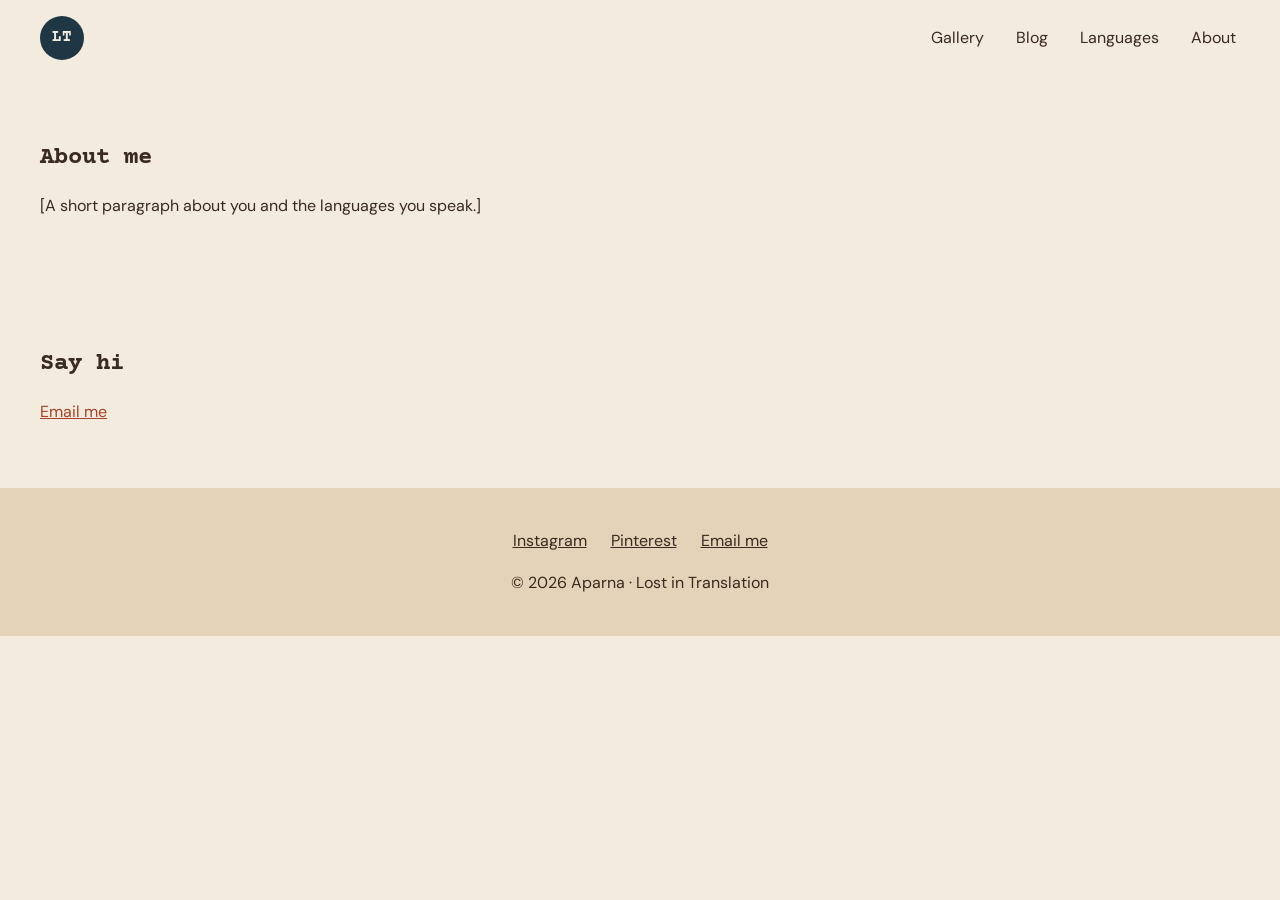
==== Midterm/about.html @ ee0bd843 "Add midterm site: home, blog, music player" ====
<!doctype html>
<html lang="en">
  <head>
    <meta charset="UTF-8" />
    <meta name="viewport" content="width=device-width, initial-scale=1.0" />
    <title>Lost in Translation | About</title>
    <!-- Fonts from Google Fonts: Courier Prime for headings, DM Sans for body text -->
    <link rel="preconnect" href="https://fonts.googleapis.com" />
    <link rel="preconnect" href="https://fonts.gstatic.com" crossorigin />
    <link
      href="https://fonts.googleapis.com/css2?family=Courier+Prime:wght@400;700&family=DM+Sans:wght@400;500&display=swap"
      rel="stylesheet"
    />
    <link rel="stylesheet" href="css/style.css" />
  </head>

  <body>
    <!-- ===== HEADER: logo on the left, nav on the right (flexbox) ===== -->
    <header class="site-header">
      <!-- Clicking the logo always brings you back home -->
      <a class="logo" href="index.html">LT</a>

      <nav>
        <ul>
          <li><a href="gallery.html">Gallery</a></li>
          <li><a href="blog.html">Blog</a></li>
          <!-- Dropdown: same pattern as Week 05 (a list inside a list) -->
          <li class="has-dropdown">
            <a href="blog.html">Languages</a>
            <ul>
              <li><a href="blog.html#hindi">Hindi</a></li>
              <li><a href="blog.html#spanish">Spanish</a></li>
              <li><a href="blog.html#turkish">Turkish</a></li>
              <li><a href="blog.html#italian">Italian</a></li>
            </ul>
          </li>
          <li><a href="about.html">About</a></li>
        </ul>
      </nav>
    </header>

    <main>
      <section class="intro">
        <h1>About me</h1>
        <p>[A short paragraph about you and the languages you speak.]</p>
      </section>

      <section id="contact">
        <h2>Say hi</h2>
        <!-- TODO: paste the contact form from Thursday's lesson here -->
        <p><a href="mailto:your-email@nyu.edu">Email me</a></p>
      </section>
    </main>

    <!-- ===== FOOTER ===== -->
    <footer class="site-footer">
      <ul>
        <li><a href="#">Instagram</a></li>
        <li><a href="#">Pinterest</a></li>
        <li><a href="mailto:your-email@nyu.edu">Email me</a></li>
      </ul>
      <p>&copy; 2026 Aparna &middot; Lost in Translation</p>
    </footer>
  </body>
</html>
---- Midterm/css/style.css ----
/* =========================================================
   Lost in Translation: midterm stylesheet
   Layout first, decoration later.
   ========================================================= */

/* ---------- 1. Colors + fonts as variables (from my Pinterest board) ---------- */
:root {
  --paper: #f3ebdd;   /* page background (old dictionary pages) */
  --sand: #e4d3b8;    /* soft blocks, footer */
  --ink: #3a2a1f;     /* main text */
  --navy: #1f3645;    /* subheadings (music poster) */
  --muted: #6b5a4c;   /* secondary text */
  --rust: #a8432a;    /* buttons + links */
  --mustard: #e3a73e; /* small accents */

  --heading-font: "Courier Prime", "Courier New", monospace;
  --body-font: "DM Sans", Arial, sans-serif;
}

/* ---------- 2. Basic reset ---------- */
* {
  box-sizing: border-box; /* padding + border stay inside the width (box model) */
}

body {
  margin: 0;
  background: var(--paper);
  color: var(--ink);
  font-family: var(--body-font);
  line-height: 1.6;
}

img {
  max-width: 100%;
  display: block;
}

h1,
h2,
h3 {
  font-family: var(--heading-font);
  line-height: 1.2;
}

a {
  color: var(--rust);
}

/* ---------- 3. Header + nav (flexbox) ---------- */
.site-header {
  display: flex;
  justify-content: space-between; /* logo left, nav right */
  align-items: center;
  padding: 16px 40px;
}

.logo {
  font-family: var(--heading-font);
  font-weight: 700;
  text-decoration: none;
  color: var(--paper);
  background: var(--navy);
  width: 44px;
  height: 44px;
  border-radius: 50%;
  display: flex;
  justify-content: center;
  align-items: center;
}

nav ul {
  list-style: none;
  margin: 0;
  padding: 0;
  display: flex;
  gap: 24px;
}

nav a {
  color: var(--ink);
  text-decoration: none;
  padding: 8px 4px;
  transition: color 0.2s;
}

/* Hover effect: menu links change color */
nav a:hover,
nav a:focus {
  color: var(--rust);
}

/* ---------- 4. Dropdown (positioning) ---------- */
.has-dropdown {
  position: relative; /* the submenu is positioned against this item */
}

.has-dropdown ul {
  display: none; /* hidden until hover */
  position: absolute;
  top: 100%;
  left: 0;
  flex-direction: column;
  gap: 0;
  background: var(--paper);
  border: 1px solid var(--sand);
  min-width: 140px;
  z-index: 10;
}

.has-dropdown ul a {
  display: block;
  padding: 8px 12px;
}

.has-dropdown ul a:hover {
  background: var(--sand);
}

/* show the submenu on hover, and when tabbing with a keyboard */
.has-dropdown:hover ul,
.has-dropdown:focus-within ul {
  display: flex;
}

/* ---------- 5. Hero: text on top of the image (positioning) ---------- */
.hero {
  position: relative; /* hero-text is placed inside this box */
  padding: 0; /* the photo goes edge to edge */
  height: 70vh;
  background: var(--navy); /* shows if the image is missing */
}

.hero img {
  width: 100%;
  height: 100%;
  object-fit: cover; /* crop the photo to fill the box without stretching */
}

/* ----- Music player inside the hero ----- */
.hero-music {
  margin: 20px 0 0;
}

.hero-music figcaption {
  font-size: 0.9rem;
  margin-bottom: 6px;
}

.hero-music audio {
  width: 100%;
  max-width: 320px; /* never wider than the hero text */
}

/* dark layer over the photo so white text stays readable */
.hero::after {
  content: "";
  position: absolute;
  inset: 0;
  background: rgba(31, 54, 69, 0.55);
}

.hero-text {
  position: absolute;
  left: 40px;
  bottom: 60px;
  z-index: 1; /* sit above the dark layer */
  color: #fff;
  max-width: 560px;
}

.hero-text h1 {
  font-size: 3.5rem;
  margin: 0 0 12px;
}

/* ---------- 6. Buttons ---------- */
.button {
  display: inline-block;
  background: var(--rust);
  color: #fff;
  text-decoration: none;
  padding: 12px 24px;
  border-radius: 24px;
  transition: transform 0.2s;
}

/* Hover effect: the button grows a little */
.button:hover,
.button:focus {
  transform: scale(1.05);
}

/* ---------- 7. Sections ---------- */
section {
  padding: 48px 40px;
}

.intro {
  max-width: 700px;
}

.why-list {
  list-style: none;
  padding: 0;
  display: flex; /* three columns side by side */
  gap: 32px;
}

.why-list li {
  flex: 1; /* each column takes an equal share */
}

.why-list h3 {
  color: var(--navy);
  margin-bottom: 4px;
}

.why-list p {
  color: var(--muted);
  margin-top: 0;
}

/* ---------- 8. Explore gallery with hover mask ---------- */
.container {
  display: flex;
  gap: 16px;
}

.thumb {
  position: relative; /* the mask covers this box */
  flex: 1;
  aspect-ratio: 1 / 1; /* square tiles */
  background: var(--sand); /* shows if the image is missing */
  overflow: hidden;
}

.thumb img {
  width: 100%;
  height: 100%;
  object-fit: cover;
}

.mask {
  position: absolute;
  inset: 0; /* top, right, bottom, left all 0 = cover the whole tile */
  background: rgba(58, 42, 31, 0.85);
  color: var(--paper);
  padding: 20px;
  opacity: 0; /* invisible until hover */
  transition: opacity 0.3s;
}

.mask a {
  color: var(--mustard);
}

/* show the story preview on hover, or when tabbing to the link */
.thumb:hover .mask,
.thumb:focus-within .mask {
  opacity: 1;
}

/* ---------- 9. Footer ---------- */
.site-footer {
  background: var(--sand);
  padding: 24px 40px;
  text-align: center;
}

.site-footer ul {
  list-style: none;
  padding: 0;
  display: flex;
  justify-content: center;
  gap: 24px;
}

.site-footer a {
  color: var(--ink);
}

.credit {
  font-size: 0.85rem;
  color: var(--muted);
}

/* ---------- 10. Phones (media query) ---------- */
@media (max-width: 768px) {
  /* stack the logo above the nav */
  .site-header {
    flex-direction: column;
    gap: 12px;
    padding: 16px 20px;
  }

  nav ul {
    flex-wrap: wrap;
    justify-content: center;
    gap: 12px;
  }

  /* no hover on phones: tapping Languages just opens the Blog page */
  .has-dropdown ul,
  .has-dropdown:hover ul,
  .has-dropdown:focus-within ul {
    display: none;
  }

  section {
    padding: 32px 20px;
  }

  .hero {
    height: 60vh;
  }

  .hero-text {
    left: 20px;
    right: 20px;
    bottom: 32px;
  }

  .hero-text h1 {
    font-size: 2.25rem;
  }

  /* three columns become one */
  .why-list,
  .container {
    flex-direction: column;
  }

  /* on phones, show the story preview at the bottom of each photo */
  .mask {
    opacity: 1;
    top: auto;
  }
}

/* ---------- 11. Blog page ---------- */
.page-intro {
  padding-bottom: 16px;
}

.jump-links {
  list-style: none;
  padding: 0;
  display: flex;
  flex-wrap: wrap;
  gap: 12px;
}

.jump-links a {
  display: inline-block;
  padding: 6px 16px;
  border: 1px solid var(--rust);
  border-radius: 20px;
  text-decoration: none;
  transition: background 0.2s, color 0.2s;
}

.jump-links a:hover,
.jump-links a:focus {
  background: var(--rust);
  color: #fff;
}

.language h2 {
  border-bottom: 2px solid var(--sand);
  padding-bottom: 8px;
}

/* one blog post: photo on the left, text on the right */
.post {
  display: flex;
  gap: 24px;
  align-items: flex-start;
}

.post img {
  width: 280px;
  aspect-ratio: 4 / 3;
  object-fit: cover;
  background: var(--sand);
}

.post-text h3 {
  margin-top: 0;
  color: var(--navy);
}

.post-date {
  color: var(--muted);
  font-size: 0.9rem;
}

@media (max-width: 768px) {
  /* photo goes on top of the text on phones */
  .post {
    flex-direction: column;
  }

  .post img {
    width: 100%;
  }
}
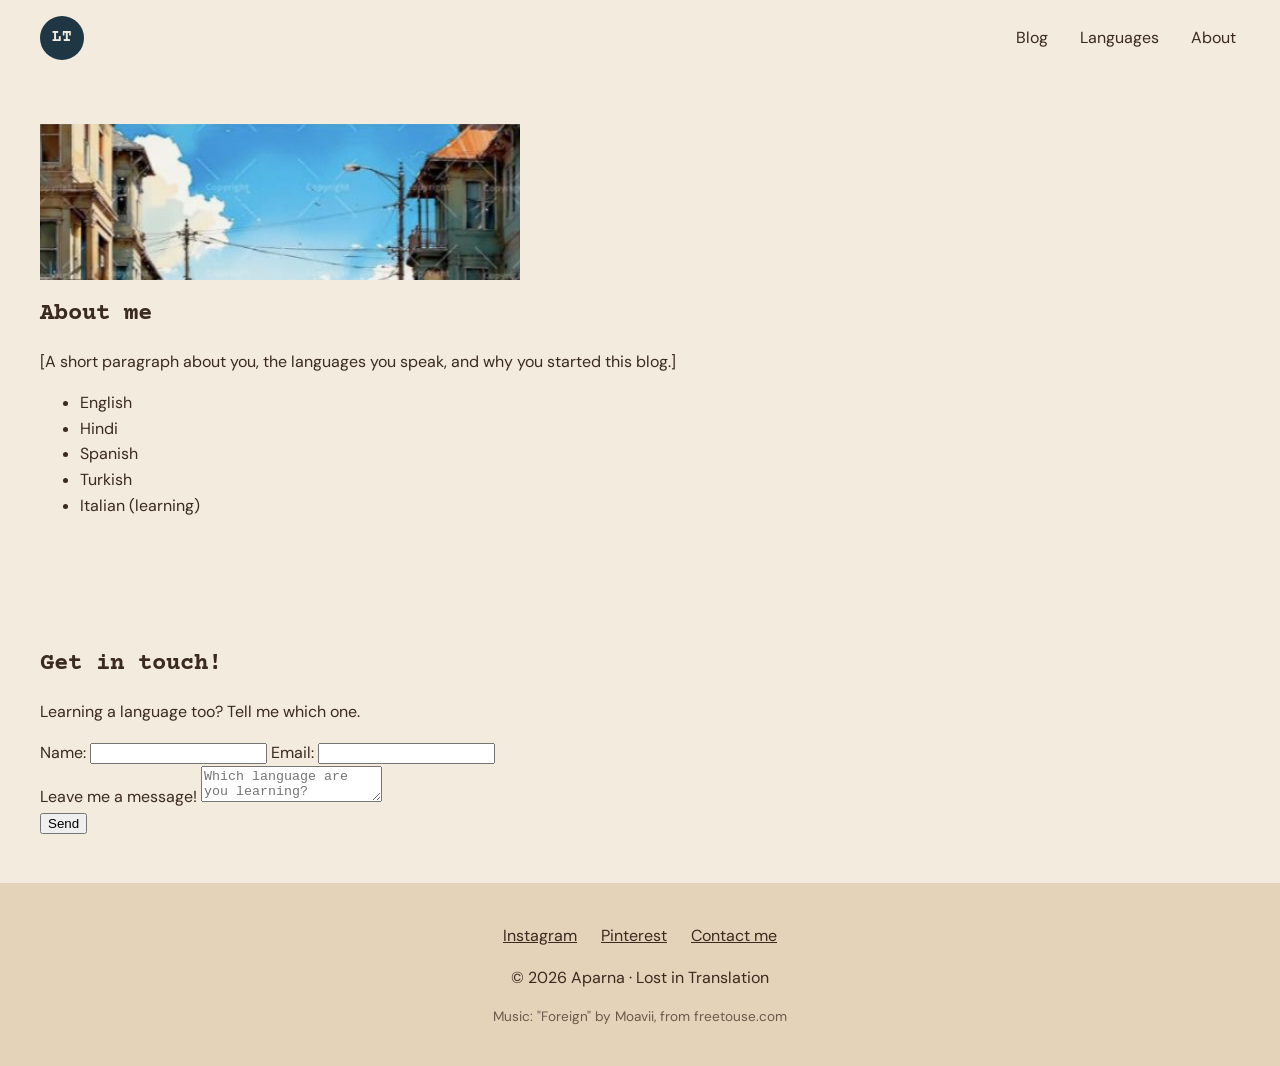
==== commit 9f92a327: "Add contact form from class demo and update about photo" ====
--- a/Midterm/about.html
+++ b/Midterm/about.html
@@ -4,27 +4,27 @@
     <meta charset="UTF-8" />
     <meta name="viewport" content="width=device-width, initial-scale=1.0" />
     <title>Lost in Translation | About</title>
-    <!-- Fonts from Google Fonts: Courier Prime for headings, DM Sans for body text -->
+    <!-- Google Fonts: Courier Prime & DM Sans for everything else -->
     <link rel="preconnect" href="https://fonts.googleapis.com" />
     <link rel="preconnect" href="https://fonts.gstatic.com" crossorigin />
     <link
       href="https://fonts.googleapis.com/css2?family=Courier+Prime:wght@400;700&family=DM+Sans:wght@400;500&display=swap"
       rel="stylesheet"
     />
+    <link rel="stylesheet" href="css/vars.css" />
     <link rel="stylesheet" href="css/style.css" />
   </head>
 
   <body>
-    <!-- ===== HEADER: logo on the left, nav on the right (flexbox) ===== -->
+    <!-- HEADER: logo on the left, nav on the right, it sticks to the top when you scroll -->
     <header class="site-header">
-      <!-- Clicking the logo always brings you back home -->
+      <!-- logo goes back to the home page -->
       <a class="logo" href="index.html">LT</a>
 
       <nav>
         <ul>
-          <li><a href="gallery.html">Gallery</a></li>
           <li><a href="blog.html">Blog</a></li>
-          <!-- Dropdown: same pattern as Week 05 (a list inside a list) -->
+          <!-- dropdown: i made a list inside a list -->
           <li class="has-dropdown">
             <a href="blog.html">Languages</a>
             <ul>
@@ -34,32 +34,74 @@
               <li><a href="blog.html#italian">Italian</a></li>
             </ul>
           </li>
-          <li><a href="about.html">About</a></li>
+          <li><a href="about.html" class="current">About</a></li>
         </ul>
       </nav>
     </header>
 
     <main>
-      <section class="intro">
-        <h1>About me</h1>
-        <p>[A short paragraph about you and the languages you speak.]</p>
+      <!-- ABOUT: arch photo on the left, my intro + languages on the right (flexbox) -->
+      <section class="about">
+        <img class="about-photo" src="img/story-3.jpg" alt="Boats on bright blue water in front of a seaside town" />
+        <div>
+          <h1>About me</h1>
+          <p>[A short paragraph about you, the languages you speak, and why you started this blog.]</p>
+          <!-- the languages i speak as little tags -->
+          <ul class="tags">
+            <li>English</li>
+            <li>Hindi</li>
+            <li>Spanish</li>
+            <li>Turkish</li>
+            <li>Italian (learning)</li>
+          </ul>
+        </div>
       </section>
 
-      <section id="contact">
-        <h2>Say hi</h2>
-        <!-- TODO: paste the contact form from Thursday's lesson here -->
-        <p><a href="mailto:your-email@nyu.edu">Email me</a></p>
+      <!-- CONTACT FORM: set up like the class demo
+           POST sends the info without putting it in the url
+           action="#" is a placeholder until we connect the real one in class -->
+      <section id="contact" class="contact">
+        <h2>Get in touch!</h2>
+        <p>Learning a language too? Tell me which one.</p>
+        <form action="#" method="POST">
+          <div class="row">
+            <label class="label-lg" for="name">Name:</label>
+            <input id="name" name="name" type="text" class="input-lg" required />
+
+            <label class="label-lg" for="email">Email:</label>
+            <input id="email" name="email" type="email" class="input-lg" required />
+          </div>
+
+          <div class="message-area">
+            <label class="label-lg" for="message">Leave me a message!</label>
+            <textarea
+              id="message"
+              name="message"
+              class="message"
+              placeholder="Which language are you learning?"
+              required
+            ></textarea>
+          </div>
+
+          <div class="button-bar">
+            <button class="btn-dark" type="submit">Send</button>
+          </div>
+
+          <!-- hidden: sets the subject line of the email i get -->
+          <input type="hidden" name="subject" value="New Submission From: {{name}}" />
+        </form>
       </section>
     </main>
 
-    <!-- ===== FOOTER ===== -->
+    <!-- FOOTER -->
     <footer class="site-footer">
       <ul>
         <li><a href="#">Instagram</a></li>
         <li><a href="#">Pinterest</a></li>
-        <li><a href="mailto:your-email@nyu.edu">Email me</a></li>
+        <li><a href="about.html#contact">Contact me</a></li>
       </ul>
       <p>&copy; 2026 Aparna &middot; Lost in Translation</p>
+      <p class="credit">Music: "Foreign" by Moavii, from freetouse.com</p>
     </footer>
   </body>
-</html>
+</html>
--- a/Midterm/css/style.css
+++ b/Midterm/css/style.css
@@ -146,12 +146,14 @@
   margin-bottom: 6px;
 }
 
-.hero-music audio {
+.hero-audio {
+  display: block;
+  margin-top: 20px;
   width: 100%;
-  max-width: 320px; /* never wider than the hero text */
-}
-
-/* dark layer over the photo so white text stays readable */
+  max-width: 320px; 
+
+}
+
 .hero::after {
   content: "";
   position: absolute;
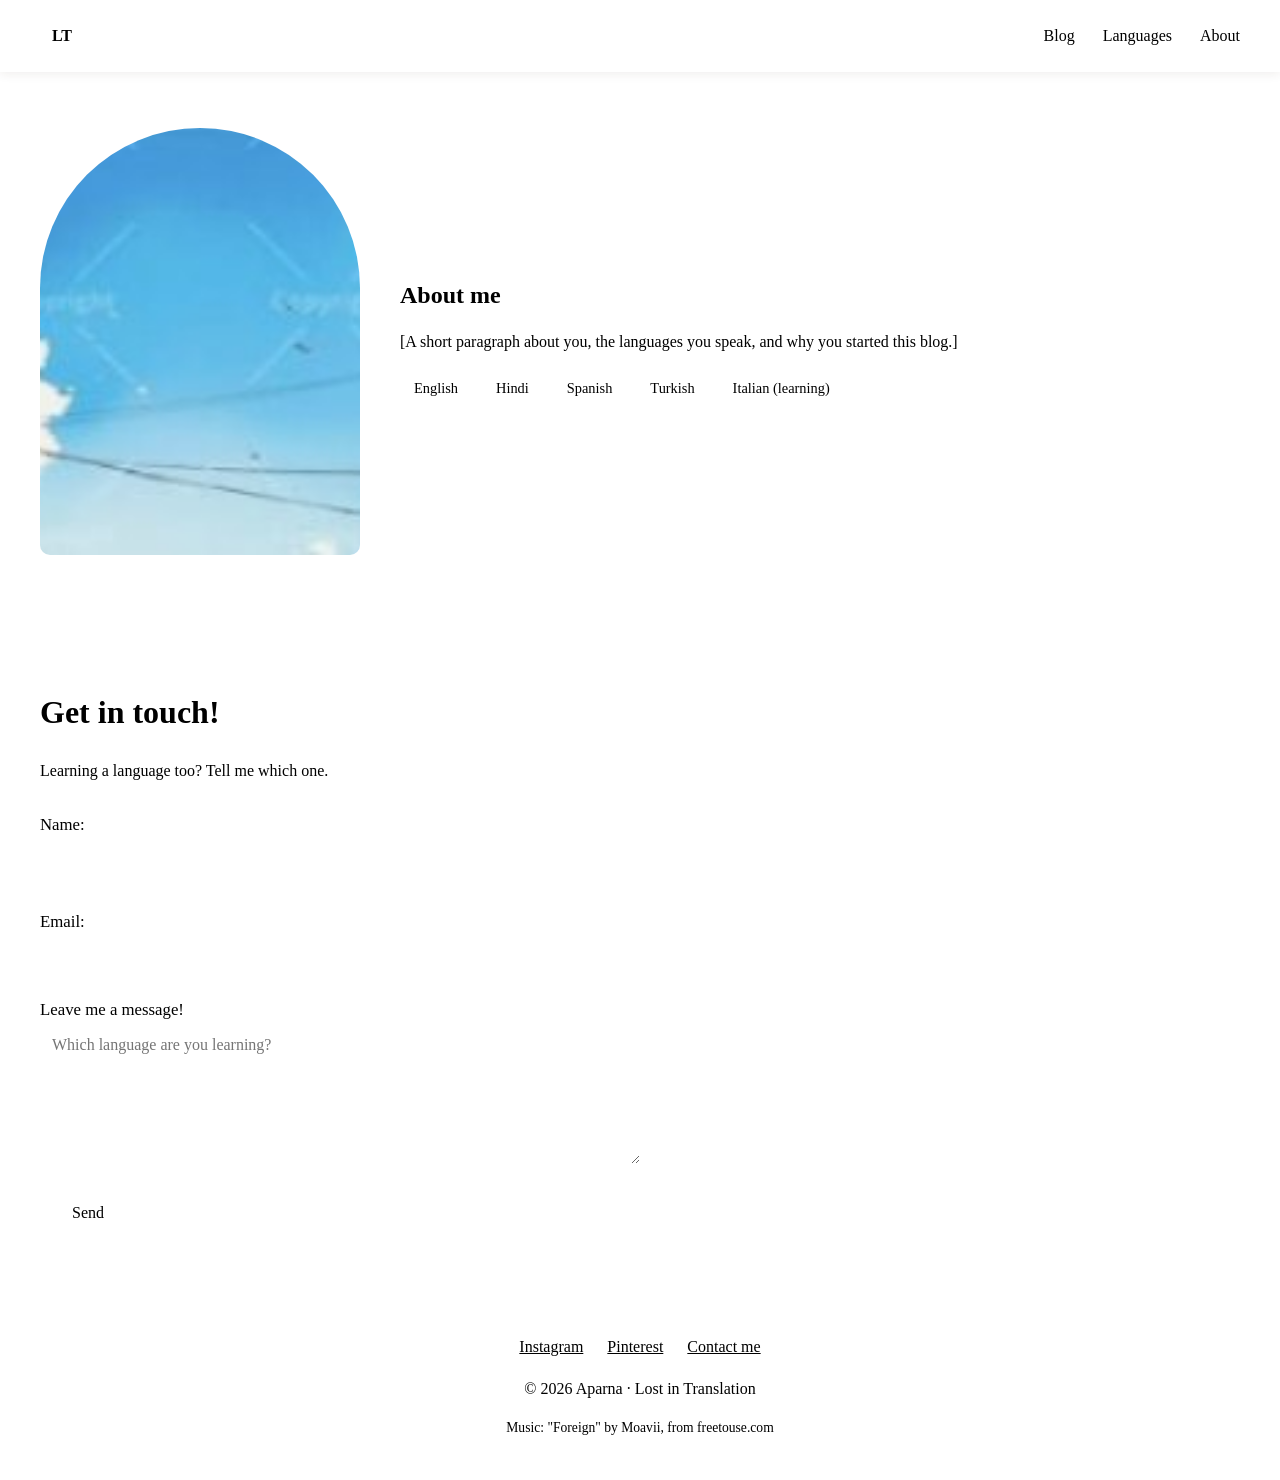
==== commit 15da53b2: "Link var and xstyle sheets on about page" ====
--- a/Midterm/about.html
+++ b/Midterm/about.html
@@ -11,8 +11,8 @@
       href="https://fonts.googleapis.com/css2?family=Courier+Prime:wght@400;700&family=DM+Sans:wght@400;500&display=swap"
       rel="stylesheet"
     />
-    <link rel="stylesheet" href="css/vars.css" />
-    <link rel="stylesheet" href="css/style.css" />
+    <link rel="stylesheet" href="css/var.css" />
+    <link rel="stylesheet" href="css/xstyle.css" />
   </head>
 
   <body>
--- a/Midterm/css/xstyle.css
+++ b/Midterm/css/xstyle.css
@@ -0,0 +1,654 @@
+/* Lost in Translation: my midterm stylesheet */
+
+/* COLORS + FONTS: all my variables are in vars.css */
+
+/* BASICS */
+* {
+  box-sizing: border-box; /* padding stays inside the box width */
+}
+
+html {
+  scroll-behavior: smooth; /* the blog jump links scroll smoothly instead of jumping */
+}
+
+body {
+  margin: 0;
+  background: var(--paper);
+  color: var(--ink);
+  font-family: var(--body-font);
+  line-height: 1.6;
+}
+
+img {
+  max-width: 100%;
+  display: block;
+}
+
+h1,
+h2,
+h3 {
+  font-family: var(--heading-font);
+  line-height: 1.2;
+}
+
+h2 {
+  font-size: 2rem;
+}
+
+a {
+  color: var(--rust);
+}
+
+section {
+  padding: 56px 40px;
+}
+
+/* HEADER: logo on the left, nav on the right (flexbox) */
+.site-header {
+  display: flex;
+  justify-content: space-between; /* logo left, nav right */
+  align-items: center;
+  padding: 14px 40px;
+  background: var(--paper);
+  position: sticky; /* sticks to the top when you scroll */
+  top: 0;
+  z-index: 20;
+  box-shadow: 0 2px 10px rgba(58, 42, 31, 0.08);
+}
+
+.logo {
+  font-family: var(--heading-font);
+  font-weight: 700;
+  text-decoration: none;
+  color: var(--paper);
+  background: var(--navy);
+  width: 44px;
+  height: 44px;
+  border-radius: 50%;
+  display: flex;
+  justify-content: center;
+  align-items: center;
+  transition: transform 0.3s;
+}
+
+.logo:hover {
+  transform: rotate(-10deg) scale(1.1); /* the logo tilts a little on hover */
+}
+
+nav ul {
+  list-style: none;
+  margin: 0;
+  padding: 0;
+  display: flex;
+  gap: 28px;
+}
+
+nav a {
+  color: var(--ink);
+  text-decoration: none;
+  padding: 6px 0;
+  position: relative; /* so the underline can sit under the link */
+}
+
+/* underline that grows from the left when you hover */
+nav a::after {
+  content: "";
+  position: absolute;
+  left: 0;
+  bottom: 0;
+  width: 0;
+  height: 2px;
+  background: var(--rust);
+  transition: width 0.3s;
+}
+
+nav a:hover::after,
+nav a:focus::after,
+nav a.current::after {
+  width: 100%;
+}
+
+nav a:hover {
+  color: var(--rust);
+}
+
+/* DROPDOWN: i used positioning to put the list under Languages */
+.has-dropdown {
+  position: relative; /* the dropdown lines up under this */
+}
+
+.has-dropdown ul {
+  position: absolute;
+  top: 100%;
+  left: -12px;
+  flex-direction: column;
+  gap: 0;
+  background: var(--paper);
+  border: 1px solid var(--sand);
+  border-radius: 6px;
+  min-width: 150px;
+  padding: 6px 0;
+  box-shadow: 0 8px 20px rgba(58, 42, 31, 0.12);
+  /* hidden at first, then it fades + slides in */
+  opacity: 0;
+  visibility: hidden;
+  transform: translateY(8px);
+  transition: opacity 0.25s, transform 0.25s, visibility 0.25s;
+}
+
+.has-dropdown ul a {
+  display: block;
+  padding: 8px 14px;
+}
+
+.has-dropdown ul a::after {
+  display: none; /* no underline inside the dropdown */
+}
+
+.has-dropdown ul a:hover {
+  background: var(--sand);
+}
+
+.has-dropdown:hover ul,
+.has-dropdown:focus-within ul {
+  opacity: 1;
+  visibility: visible;
+  transform: translateY(0);
+}
+
+/* HERO: photo with the text sitting on top of it */
+.hero {
+  position: relative;
+  height: 80vh;
+  padding: 0;
+  overflow: hidden;
+  background: var(--navy); /* shows if the photo doesn't load */
+}
+
+.hero img {
+  width: 100%;
+  height: 100%;
+  object-fit: cover; /* fills the box without stretching the photo */
+  animation: slow-zoom 20s ease-in-out infinite alternate;
+}
+
+/* dark layer over the photo so the white text is easy to read */
+.hero::after {
+  content: "";
+  position: absolute;
+  inset: 0;
+  background: linear-gradient(to top, rgba(31, 54, 69, 0.85), rgba(31, 54, 69, 0.35));
+}
+
+.hero-text {
+  position: absolute;
+  left: 40px;
+  bottom: 64px;
+  z-index: 1; /* above the dark layer */
+  color: var(--white);
+  max-width: 600px;
+  animation: rise-in 1s ease-out both;
+}
+
+.eyebrow {
+  text-transform: uppercase;
+  letter-spacing: 0.3em;
+  font-size: 0.8rem;
+  color: var(--mustard);
+  margin: 0;
+}
+
+.hero-text h1 {
+  font-size: 4rem;
+  margin: 8px 0 12px;
+}
+
+.hero-audio {
+  display: block;
+  margin-top: 24px;
+  width: 100%;
+  max-width: 320px; /* never wider than the text */
+}
+
+/* keyframes: the hero text slides up and fades in */
+@keyframes rise-in {
+  from {
+    opacity: 0;
+    transform: translateY(30px);
+  }
+  to {
+    opacity: 1;
+    transform: translateY(0);
+  }
+}
+
+/* keyframes: the photo slowly zooms in and out */
+@keyframes slow-zoom {
+  from {
+    transform: scale(1);
+  }
+  to {
+    transform: scale(1.08);
+  }
+}
+
+/* BUTTONS */
+.button {
+  display: inline-block;
+  background: var(--rust);
+  color: var(--white);
+  text-decoration: none;
+  padding: 12px 26px;
+  border: none;
+  border-radius: var(--pill);
+  font-family: var(--body-font);
+  font-size: 1rem;
+  cursor: pointer;
+  transition: transform 0.2s, box-shadow 0.2s;
+}
+
+.button:hover,
+.button:focus {
+  transform: translateY(-3px) scale(1.04); /* the button lifts up a little on hover */
+  box-shadow: 0 8px 16px rgba(168, 67, 42, 0.35);
+}
+
+/* INTRO */
+.intro {
+  max-width: 760px;
+}
+
+.intro p {
+  font-size: 1.15rem;
+}
+
+/* PHOTO STRIP: the photos slide sideways like a carousel (just CSS) */
+.strip {
+  padding: 0 0 56px;
+  overflow: hidden; /* hides the photos that are off the screen */
+}
+
+.strip-track {
+  display: flex;
+  gap: 16px;
+  width: max-content; /* as wide as all the photos put together */
+  animation: scroll-left 40s linear infinite;
+}
+
+.strip-track img {
+  width: 260px;
+  height: 180px;
+  object-fit: cover;
+  border-radius: 8px;
+}
+
+/* stops moving when you hover so you can look */
+.strip:hover .strip-track {
+  animation-play-state: paused;
+}
+
+/* moves left by half (one full copy of the photos), then starts over */
+@keyframes scroll-left {
+  from {
+    transform: translateX(0);
+  }
+  to {
+    transform: translateX(calc(-50% - 8px));
+  }
+}
+
+/* WHY LANGUAGES: three cards in a row (flexbox) */
+.why-list {
+  list-style: none;
+  padding: 0;
+  display: flex;
+  gap: 24px;
+}
+
+.why-list li {
+  flex: 1; /* all three cards are the same width */
+  background: var(--card);
+  border: 1px solid var(--sand);
+  border-radius: var(--radius);
+  padding: 28px;
+  transition: transform 0.3s, box-shadow 0.3s;
+}
+
+.why-list li:hover {
+  transform: translateY(-6px);
+  box-shadow: 0 12px 24px rgba(58, 42, 31, 0.12);
+}
+
+.number {
+  font-family: var(--heading-font);
+  color: var(--rust);
+  font-size: 1.1rem;
+}
+
+.why-list h3 {
+  color: var(--navy);
+  font-size: 1.5rem;
+  margin: 8px 0;
+}
+
+.why-list p {
+  color: var(--muted);
+  margin: 0;
+}
+
+/* EXPLORE: photo cards with a hover mask */
+.container {
+  display: flex;
+  gap: 16px;
+}
+
+.thumb {
+  position: relative; /* the mask sits on top of this box */
+  flex: 1;
+  aspect-ratio: 1 / 1; /* makes the cards square */
+  border-radius: var(--radius);
+  overflow: hidden;
+  background: var(--sand);
+}
+
+.thumb img {
+  width: 100%;
+  height: 100%;
+  object-fit: cover;
+  transition: transform 0.6s;
+}
+
+.thumb:hover img {
+  transform: scale(1.1); /* the photo zooms in a bit */
+}
+
+.mask {
+  position: absolute;
+  left: 0;
+  right: 0;
+  bottom: 0;
+  background: rgba(58, 42, 31, 0.88);
+  color: var(--paper);
+  padding: 20px;
+  /* starts hidden below the card, then slides up on hover */
+  transform: translateY(100%);
+  transition: transform 0.4s;
+}
+
+.mask h3 {
+  margin-top: 0;
+}
+
+.mask a {
+  color: var(--mustard);
+}
+
+.thumb:hover .mask,
+.thumb:focus-within .mask {
+  transform: translateY(0);
+}
+
+/* BLOG INTRO */
+.page-intro {
+  padding-bottom: 16px;
+}
+
+.page-intro h1 {
+  font-size: 3rem;
+  margin-bottom: 8px;
+}
+
+/* BLOG: jump links + posts */
+.jump-links {
+  list-style: none;
+  padding: 0;
+  display: flex;
+  flex-wrap: wrap;
+  gap: 12px;
+}
+
+.jump-links a {
+  display: inline-block;
+  padding: 6px 18px;
+  border: 1px solid var(--rust);
+  border-radius: 20px;
+  text-decoration: none;
+  transition: background 0.2s, color 0.2s;
+}
+
+.jump-links a:hover,
+.jump-links a:focus {
+  background: var(--rust);
+  color: var(--white);
+}
+
+.language {
+  scroll-margin-top: 80px; /* so the sticky header doesn't cover the heading */
+}
+
+.language h2 {
+  border-bottom: 2px solid var(--sand);
+  padding-bottom: 8px;
+}
+
+.post {
+  display: flex;
+  gap: 28px;
+  align-items: flex-start;
+}
+
+.post img {
+  width: 300px;
+  aspect-ratio: 4 / 3;
+  object-fit: cover;
+  border-radius: 8px;
+  background: var(--sand);
+}
+
+.post-text h3 {
+  margin-top: 0;
+  color: var(--navy);
+}
+
+.post-date {
+  color: var(--muted);
+  font-size: 0.9rem;
+}
+
+/* ABOUT + CONTACT FORM */
+.about {
+  display: flex;
+  gap: 40px;
+  align-items: center;
+}
+
+.about-photo {
+  width: 320px;
+  aspect-ratio: 3 / 4;
+  object-fit: cover;
+  border-radius: 160px 160px 10px 10px; /* arch shape on the photo */
+}
+
+.tags {
+  list-style: none;
+  padding: 0;
+  display: flex;
+  flex-wrap: wrap;
+  gap: 10px;
+}
+
+.tags li {
+  background: var(--sand);
+  padding: 6px 14px;
+  border-radius: 20px;
+  font-size: 0.9rem;
+}
+
+.contact {
+  max-width: 680px;
+}
+
+/* name + email boxes (flexbox), use class demo */
+.row {
+  display: flex;
+  flex-wrap: wrap;
+  gap: 8px 16px;
+  align-items: center;
+}
+
+.label-lg {
+  display: block;
+  font-weight: 500;
+  font-size: 1.05rem;
+  margin-top: 12px;
+}
+
+.input-lg,
+.message {
+  width: 100%;
+  font-family: var(--body-font);
+  font-size: 1rem;
+  padding: 12px;
+  border: 1px solid var(--sand);
+  border-radius: 6px;
+  background: var(--card);
+  color: var(--ink);
+}
+
+.message {
+  min-height: 140px;
+  resize: vertical; /* you can only drag it taller, it can't go wider */
+}
+
+/* rust outline when you click into a box */
+.input-lg:focus,
+.message:focus {
+  outline: 2px solid var(--rust);
+  border-color: transparent;
+}
+
+.message-area {
+  margin-top: 8px;
+}
+
+.button-bar {
+  margin-top: 20px;
+}
+
+.btn-dark {
+  background: var(--navy);
+  color: var(--white);
+  border: none;
+  border-radius: var(--pill);
+  padding: 12px 32px;
+  font-family: var(--body-font);
+  font-size: 1rem;
+  cursor: pointer;
+  transition: transform 0.2s, background 0.2s;
+}
+
+.btn-dark:hover,
+.btn-dark:focus {
+  background: var(--rust);
+  transform: translateY(-3px);
+}
+
+/* FOOTER */
+.site-footer {
+  background: var(--sand);
+  padding: 28px 40px;
+  text-align: center;
+}
+
+.site-footer ul {
+  list-style: none;
+  padding: 0;
+  display: flex;
+  justify-content: center;
+  gap: 24px;
+}
+
+.site-footer a {
+  color: var(--ink);
+}
+
+.credit {
+  font-size: 0.85rem;
+  color: var(--muted);
+}
+
+/* MEDIA QUERY: phones (768px and smaller) */
+@media (max-width: 768px) {
+  section {
+    padding: 36px 20px;
+  }
+
+  /* logo goes on top of the nav */
+  .site-header {
+    flex-direction: column;
+    gap: 10px;
+    padding: 12px 20px;
+  }
+
+  nav ul {
+    flex-wrap: wrap;
+    justify-content: center;
+    gap: 16px;
+  }
+
+  /* phones can't hover, so tapping Languages just opens the blog */
+  .has-dropdown ul {
+    display: none;
+  }
+
+  .hero {
+    height: 75vh;
+  }
+
+  .hero-text {
+    left: 20px;
+    right: 20px;
+    bottom: 32px;
+  }
+
+  .hero-text h1 {
+    font-size: 2.4rem;
+  }
+
+  .strip-track img {
+    width: 180px;
+    height: 130px;
+  }
+
+  /* everything in a row stacks into one column */
+  .why-list,
+  .container,
+  .post,
+  .about {
+    flex-direction: column;
+  }
+
+  .post img,
+  .about-photo {
+    width: 100%;
+  }
+
+  /* phones can't hover, so the story text always shows */
+  .mask {
+    transform: translateY(0);
+  }
+}
+
+/* REDUCE MOTION: if someone turned off animations on their computer, i stop mine too */
+@media (prefers-reduced-motion: reduce) {
+  *,
+  *::before,
+  *::after {
+    animation: none !important;
+    transition: none !important;
+  }
+
+  html {
+    scroll-behavior: auto;
+  }
+}
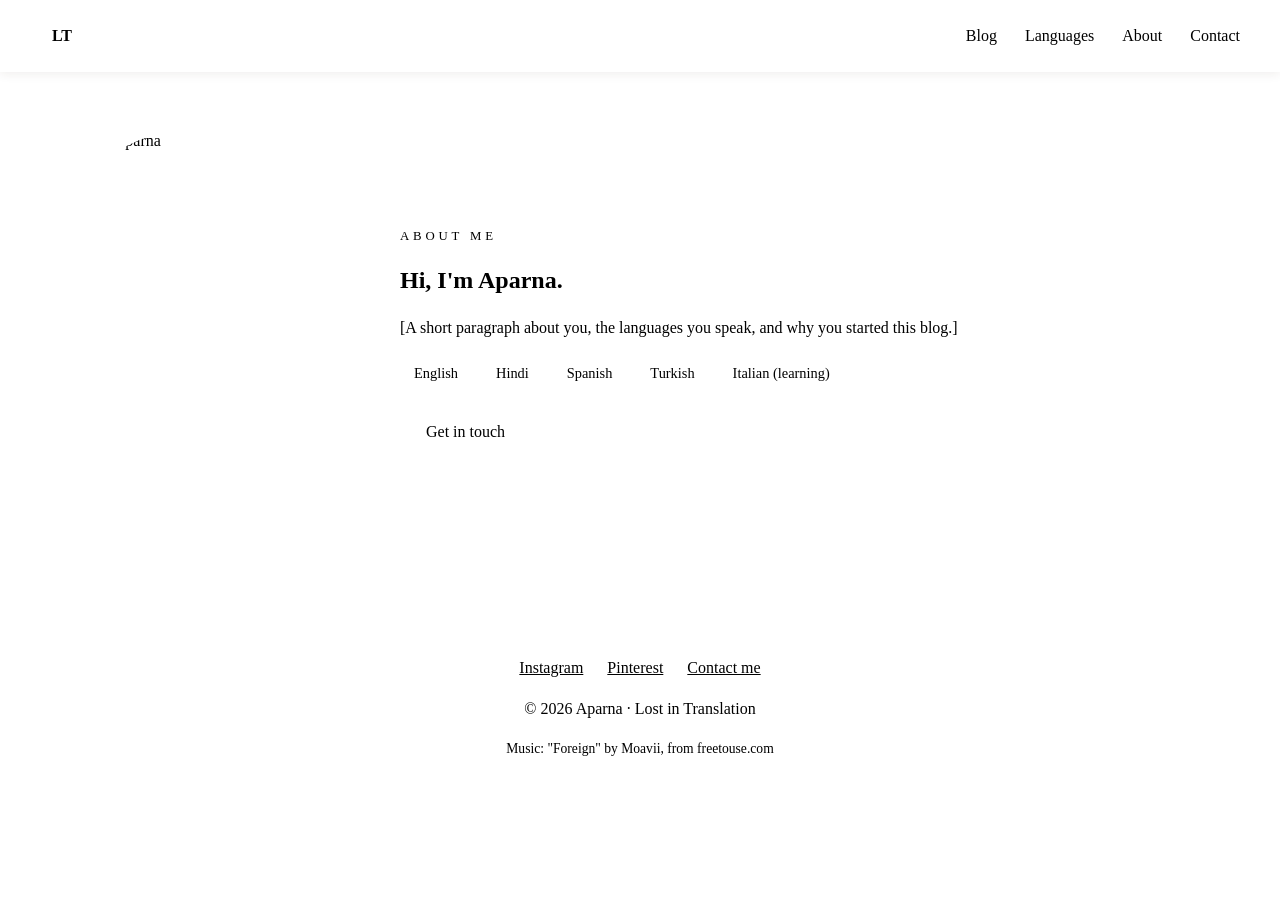
==== commit 7aa9da66: "Simplify about page and link to contact page" ====
--- a/Midterm/about.html
+++ b/Midterm/about.html
@@ -35,6 +35,7 @@
             </ul>
           </li>
           <li><a href="about.html" class="current">About</a></li>
+          <li><a href="contact.html">Contact</a></li>
         </ul>
       </nav>
     </header>
@@ -42,9 +43,10 @@
     <main>
       <!-- ABOUT: arch photo on the left, my intro + languages on the right (flexbox) -->
       <section class="about">
-        <img class="about-photo" src="img/story-3.jpg" alt="Boats on bright blue water in front of a seaside town" />
+        <img class="about-photo" src="img/about.jpg" alt="Photo of Aparna" />
         <div>
-          <h1>About me</h1>
+          <p class="eyebrow">about me</p>
+          <h1>Hi, I'm Aparna.</h1>
           <p>[A short paragraph about you, the languages you speak, and why you started this blog.]</p>
           <!-- the languages i speak as little tags -->
           <ul class="tags">
@@ -54,42 +56,8 @@
             <li>Turkish</li>
             <li>Italian (learning)</li>
           </ul>
+          <a class="button" href="contact.html">Get in touch</a>
         </div>
-      </section>
-
-      <!-- CONTACT FORM: set up like the class demo
-           POST sends the info without putting it in the url
-           action="#" is a placeholder until we connect the real one in class -->
-      <section id="contact" class="contact">
-        <h2>Get in touch!</h2>
-        <p>Learning a language too? Tell me which one.</p>
-        <form action="#" method="POST">
-          <div class="row">
-            <label class="label-lg" for="name">Name:</label>
-            <input id="name" name="name" type="text" class="input-lg" required />
-
-            <label class="label-lg" for="email">Email:</label>
-            <input id="email" name="email" type="email" class="input-lg" required />
-          </div>
-
-          <div class="message-area">
-            <label class="label-lg" for="message">Leave me a message!</label>
-            <textarea
-              id="message"
-              name="message"
-              class="message"
-              placeholder="Which language are you learning?"
-              required
-            ></textarea>
-          </div>
-
-          <div class="button-bar">
-            <button class="btn-dark" type="submit">Send</button>
-          </div>
-
-          <!-- hidden: sets the subject line of the email i get -->
-          <input type="hidden" name="subject" value="New Submission From: {{name}}" />
-        </form>
       </section>
     </main>
 
@@ -98,7 +66,7 @@
       <ul>
         <li><a href="#">Instagram</a></li>
         <li><a href="#">Pinterest</a></li>
-        <li><a href="about.html#contact">Contact me</a></li>
+        <li><a href="contact.html">Contact me</a></li>
       </ul>
       <p>&copy; 2026 Aparna &middot; Lost in Translation</p>
       <p class="credit">Music: "Foreign" by Moavii, from freetouse.com</p>
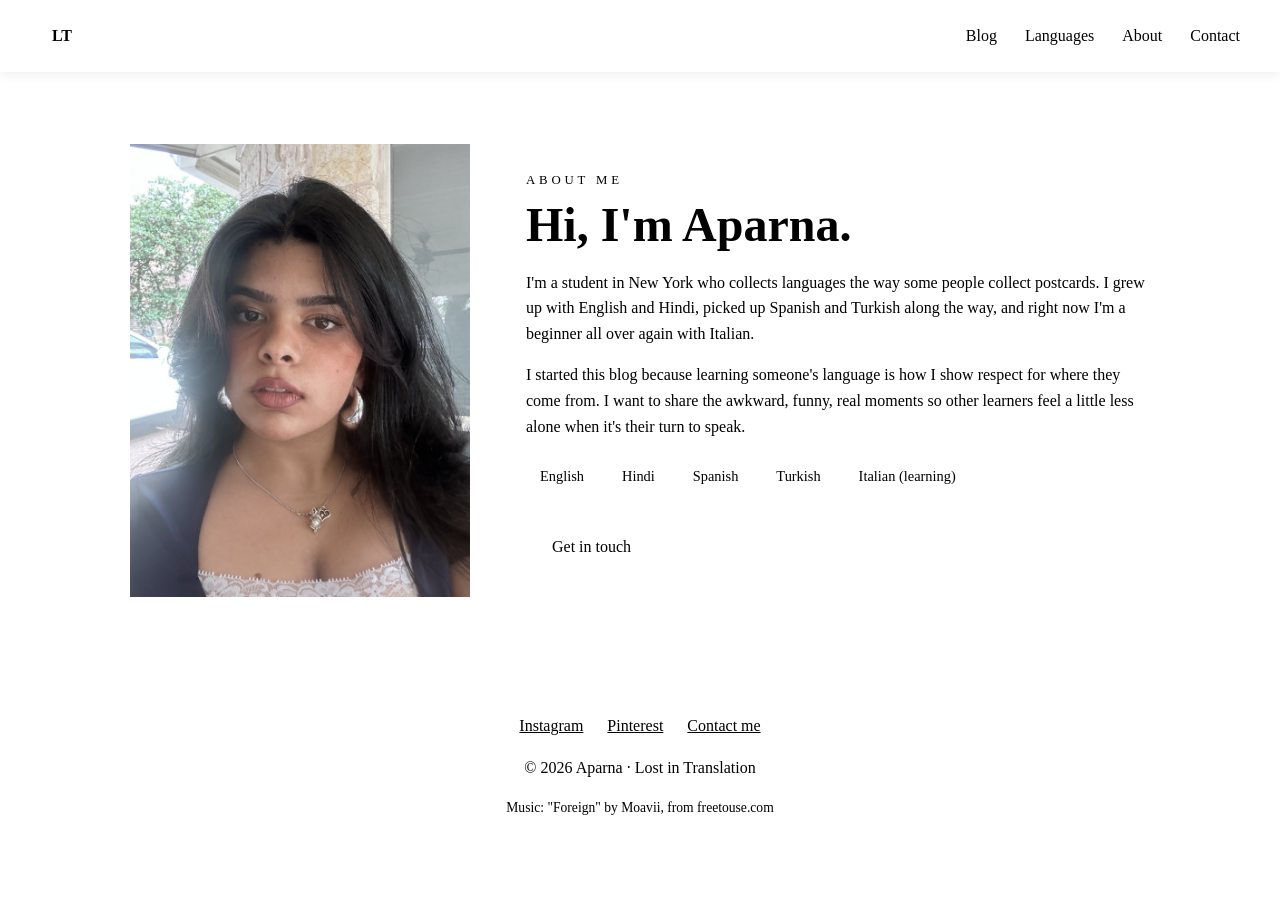
==== commit efb030ca: "Final midterm: new photos, finished the stories, fixed the font and contact pagegit add -A Midterm" ====
--- a/Midterm/about.html
+++ b/Midterm/about.html
@@ -43,11 +43,20 @@
     <main>
       <!-- ABOUT: arch photo on the left, my intro + languages on the right (flexbox) -->
       <section class="about">
-        <img class="about-photo" src="img/about.jpg" alt="Photo of Aparna" />
+        <img class="about-photo" src="img/aparna.jpg" alt="Photo of Aparna" />
         <div>
           <p class="eyebrow">about me</p>
           <h1>Hi, I'm Aparna.</h1>
-          <p>[A short paragraph about you, the languages you speak, and why you started this blog.]</p>
+          <p>
+            I'm a student in New York who collects languages the way some people collect postcards.
+            I grew up with English and Hindi, picked up Spanish and Turkish along the way, and right now
+            I'm a beginner all over again with Italian.
+          </p>
+          <p>
+            I started this blog because learning someone's language is how I show respect for where they
+            come from. I want to share the awkward, funny, real moments so other learners feel a little
+            less alone when it's their turn to speak.
+          </p>
           <!-- the languages i speak as little tags -->
           <ul class="tags">
             <li>English</li>
--- a/Midterm/css/xstyle.css
+++ b/Midterm/css/xstyle.css
@@ -1,6 +1,6 @@
 /* Lost in Translation: my midterm stylesheet */
 
-/* COLORS + FONTS: all my variables are in vars.css */
+/* COLORS + FONTS: all my variables are in var.css */
 
 /* BASICS */
 * {
@@ -297,7 +297,16 @@
   }
 }
 
-/* WHY LANGUAGES: three cards in a row (flexbox) */
+/* WHY LANGUAGES: rust band with three cards in a row (flexbox) */
+.why {
+  background: var(--rust);
+  color: var(--paper);
+}
+
+.why h2 {
+  color: var(--paper);
+}
+
 .why-list {
   list-style: none;
   padding: 0;
@@ -316,7 +325,7 @@
 
 .why-list li:hover {
   transform: translateY(-6px);
-  box-shadow: 0 12px 24px rgba(58, 42, 31, 0.12);
+  box-shadow: 0 14px 28px rgba(0, 0, 0, 0.25);
 }
 
 .number {
@@ -388,90 +397,148 @@
   transform: translateY(0);
 }
 
-/* BLOG INTRO */
-.page-intro {
-  padding-bottom: 16px;
-}
-
-.page-intro h1 {
-  font-size: 3rem;
-  margin-bottom: 8px;
+/* RUST BAND: the rust banner at the top of the blog */
+.rust-band {
+  background: var(--rust);
+  color: var(--paper);
+  text-align: center;
+  padding: 72px 40px;
+}
+
+.rust-band h1 {
+  font-size: 3.5rem;
+  margin: 6px 0 10px;
+}
+
+.rust-band .eyebrow {
+  color: var(--mustard);
 }
 
 /* BLOG: jump links + posts */
 .jump-links {
   list-style: none;
   padding: 0;
+  margin-top: 28px;
   display: flex;
   flex-wrap: wrap;
+  justify-content: center;
   gap: 12px;
 }
 
+/* jump links are cream outlines on the rust band */
 .jump-links a {
   display: inline-block;
-  padding: 6px 18px;
-  border: 1px solid var(--rust);
-  border-radius: 20px;
+  padding: 8px 22px;
+  border: 1px solid var(--paper);
+  border-radius: var(--pill);
+  color: var(--paper);
   text-decoration: none;
   transition: background 0.2s, color 0.2s;
 }
 
 .jump-links a:hover,
 .jump-links a:focus {
-  background: var(--rust);
-  color: var(--white);
-}
-
-.language {
-  scroll-margin-top: 80px; /* so the sticky header doesn't cover the heading */
-}
-
-.language h2 {
-  border-bottom: 2px solid var(--sand);
-  padding-bottom: 8px;
-}
-
+  background: var(--paper);
+  color: var(--rust);
+}
+
+.posts {
+  max-width: 1100px;
+  margin: 0 auto;
+}
+
+/* each post: photo on one side, the full story on the other (flexbox) */
 .post {
   display: flex;
-  gap: 28px;
-  align-items: flex-start;
+  gap: 48px;
+  align-items: center;
+  padding: 56px 0;
+  border-bottom: 1px solid var(--sand);
+  scroll-margin-top: 80px; /* so the sticky header doesn't cover the story */
+}
+
+/* every other post flips so the photo is on the right */
+.post:nth-child(even) {
+  flex-direction: row-reverse;
 }
 
 .post img {
-  width: 300px;
-  aspect-ratio: 4 / 3;
+  width: 45%;
+  aspect-ratio: 4 / 5;
   object-fit: cover;
-  border-radius: 8px;
-  background: var(--sand);
-}
-
-.post-text h3 {
-  margin-top: 0;
+  border-radius: 160px 160px var(--radius) var(--radius); /* arch shape like the about page */
+  box-shadow: 14px 14px 0 var(--rust); /* rust block behind the photo */
+}
+
+.post:nth-child(even) img {
+  box-shadow: -14px 14px 0 var(--rust);
+}
+
+.post-text {
+  flex: 1;
+}
+
+.post-label {
+  color: var(--rust);
+  font-family: var(--heading-font);
+  font-weight: 700;
+  letter-spacing: 0.15em;
+  text-transform: uppercase;
+  margin: 0;
+}
+
+.post-text h2 {
   color: var(--navy);
+  margin: 8px 0 4px;
 }
 
 .post-date {
   color: var(--muted);
   font-size: 0.9rem;
-}
-
-/* ABOUT + CONTACT FORM */
+  margin-top: 0;
+}
+
+/* a phrase from the story in big letters with a rust line */
+blockquote {
+  margin: 24px 0;
+  padding: 8px 0 8px 20px;
+  border-left: 4px solid var(--rust);
+  font-family: var(--heading-font);
+  font-size: 1.3rem;
+  color: var(--rust);
+}
+
+/* ABOUT */
 .about {
   display: flex;
-  gap: 40px;
+  gap: 56px;
   align-items: center;
+  max-width: 1100px;
+  margin: 0 auto;
+  padding: 72px 40px;
 }
 
 .about-photo {
-  width: 320px;
+  width: 340px;
   aspect-ratio: 3 / 4;
   object-fit: cover;
-  border-radius: 160px 160px 10px 10px; /* arch shape on the photo */
+  border-radius: 170px 170px var(--radius) var(--radius); /* arch shape on the photo */
+  box-shadow: 16px 16px 0 var(--rust); /* rust block behind the photo */
+}
+
+.about h1 {
+  font-size: 3rem;
+  margin: 6px 0 12px;
+}
+
+.about .eyebrow {
+  color: var(--rust);
 }
 
 .tags {
   list-style: none;
   padding: 0;
+  margin: 20px 0 28px;
   display: flex;
   flex-wrap: wrap;
   gap: 10px;
@@ -484,40 +551,81 @@
   font-size: 0.9rem;
 }
 
-.contact {
-  max-width: 680px;
-}
-
-/* name + email boxes (flexbox), use class demo */
+/* CONTACT PAGE: rust background with the form in a box */
+.contact-body {
+  background: var(--rust);
+}
+
+.contact-page {
+  padding: 72px 20px;
+}
+
+.contact-card {
+  max-width: 820px;
+  margin: 0 auto;
+  background: var(--paper);
+  border-radius: 20px;
+  padding: 56px 48px;
+  text-align: center;
+  box-shadow: 0 20px 40px rgba(0, 0, 0, 0.25);
+}
+
+.contact-card h1 {
+  font-size: 2.6rem;
+  text-transform: uppercase;
+  letter-spacing: 0.04em;
+  color: var(--ink);
+  margin: 0 0 32px;
+}
+
+/* name + email on the same line (flexbox), like the class demo */
 .row {
   display: flex;
   flex-wrap: wrap;
-  gap: 8px 16px;
+  justify-content: center;
   align-items: center;
+  gap: 12px 16px;
 }
 
 .label-lg {
-  display: block;
-  font-weight: 500;
-  font-size: 1.05rem;
-  margin-top: 12px;
+  font-family: var(--heading-font);
+  font-size: 1.4rem;
+}
+
+.input-lg {
+  flex: 1 1 200px;
+  max-width: 260px;
 }
 
 .input-lg,
 .message {
-  width: 100%;
   font-family: var(--body-font);
   font-size: 1rem;
   padding: 12px;
   border: 1px solid var(--sand);
-  border-radius: 6px;
-  background: var(--card);
+  border-radius: 8px;
+  background: var(--white);
   color: var(--ink);
 }
 
+.message-area {
+  margin-top: 36px;
+}
+
+/* the big heading above the message box */
+.label-title {
+  display: block;
+  font-family: var(--heading-font);
+  font-weight: 700;
+  font-size: 1.6rem;
+  text-transform: uppercase;
+  margin-bottom: 12px;
+}
+
 .message {
-  min-height: 140px;
-  resize: vertical; /* you can only drag it taller, it can't go wider */
+  width: 100%;
+  min-height: 220px;
+  resize: vertical; /* you can only drag it taller, not wider */
 }
 
 /* rust outline when you click into a box */
@@ -527,35 +635,42 @@
   border-color: transparent;
 }
 
-.message-area {
-  margin-top: 8px;
+.form-note {
+  font-family: var(--heading-font);
+  color: var(--muted);
+  margin: 20px 0 0;
 }
 
 .button-bar {
-  margin-top: 20px;
-}
-
+  margin-top: 24px;
+}
+
+/* full width rust send button */
 .btn-dark {
-  background: var(--navy);
+  width: 100%;
+  background: var(--rust);
   color: var(--white);
   border: none;
-  border-radius: var(--pill);
-  padding: 12px 32px;
+  border-radius: var(--radius);
+  padding: 16px;
   font-family: var(--body-font);
   font-size: 1rem;
+  letter-spacing: 0.15em;
+  text-transform: uppercase;
   cursor: pointer;
   transition: transform 0.2s, background 0.2s;
 }
 
 .btn-dark:hover,
 .btn-dark:focus {
-  background: var(--rust);
+  background: var(--navy);
   transform: translateY(-3px);
 }
 
 /* FOOTER */
 .site-footer {
   background: var(--sand);
+  border-top: 6px solid var(--rust);
   padding: 28px 40px;
   text-align: center;
 }
@@ -628,9 +743,34 @@
     flex-direction: column;
   }
 
+  /* zigzag posts stack too, photo on top */
+  .post:nth-child(even) {
+    flex-direction: column;
+  }
+
+  /* smaller rust block so the photo doesn't stick out past the screen */
   .post img,
+  .post:nth-child(even) img,
   .about-photo {
-    width: 100%;
+    width: calc(100% - 10px);
+    box-shadow: 8px 8px 0 var(--rust);
+  }
+
+  .rust-band h1,
+  .about h1 {
+    font-size: 2.4rem;
+  }
+
+  .contact-card {
+    padding: 36px 20px;
+  }
+
+  .contact-card h1 {
+    font-size: 1.8rem;
+  }
+
+  .input-lg {
+    max-width: 100%;
   }
 
   /* phones can't hover, so the story text always shows */
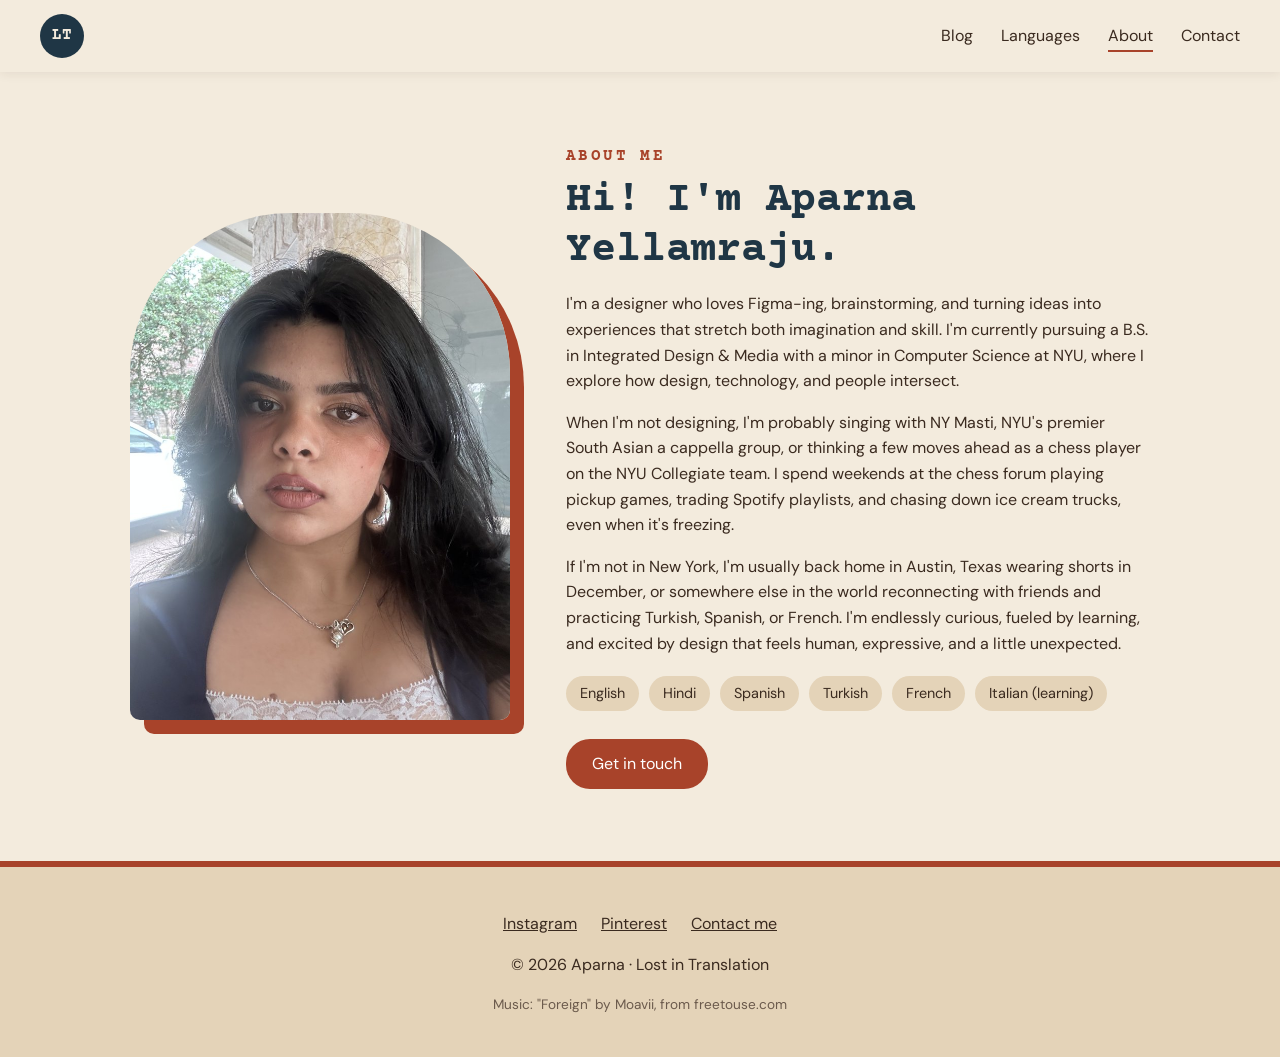
==== commit b62be52d: "Redesign home page, add new photos and my stories" ====
--- a/Midterm/about.html
+++ b/Midterm/about.html
@@ -43,19 +43,27 @@
     <main>
       <!-- ABOUT: arch photo on the left, my intro + languages on the right (flexbox) -->
       <section class="about">
-        <img class="about-photo" src="img/aparna.jpg" alt="Photo of Aparna" />
-        <div>
-          <p class="eyebrow">about me</p>
-          <h1>Hi, I'm Aparna.</h1>
+        <figure class="post-photo about-frame">
+          <img src="img/aparna.jpg" alt="Photo of Aparna" />
+        </figure>
+        <div class="post-text">
+          <p class="post-label">about me</p>
+          <h1>Hi! I'm Aparna Yellamraju.</h1>
           <p>
-            I'm a student in New York who collects languages the way some people collect postcards.
-            I grew up with English and Hindi, picked up Spanish and Turkish along the way, and right now
-            I'm a beginner all over again with Italian.
+            I'm a designer who loves Figma-ing, brainstorming, and turning ideas into experiences that
+            stretch both imagination and skill. I'm currently pursuing a B.S. in Integrated Design &amp; Media
+            with a minor in Computer Science at NYU, where I explore how design, technology, and people intersect.
           </p>
           <p>
-            I started this blog because learning someone's language is how I show respect for where they
-            come from. I want to share the awkward, funny, real moments so other learners feel a little
-            less alone when it's their turn to speak.
+            When I'm not designing, I'm probably singing with NY Masti, NYU's premier South Asian a cappella group,
+            or thinking a few moves ahead as a chess player on the NYU Collegiate team. I spend weekends at the
+            chess forum playing pickup games, trading Spotify playlists, and chasing down ice cream trucks,
+            even when it's freezing.
+          </p>
+          <p>
+            If I'm not in New York, I'm usually back home in Austin, Texas wearing shorts in December, or somewhere
+            else in the world reconnecting with friends and practicing Turkish, Spanish, or French. I'm endlessly
+            curious, fueled by learning, and excited by design that feels human, expressive, and a little unexpected.
           </p>
           <!-- the languages i speak as little tags -->
           <ul class="tags">
@@ -63,6 +71,7 @@
             <li>Hindi</li>
             <li>Spanish</li>
             <li>Turkish</li>
+            <li>French</li>
             <li>Italian (learning)</li>
           </ul>
           <a class="button" href="contact.html">Get in touch</a>
@@ -81,4 +90,4 @@
       <p class="credit">Music: "Foreign" by Moavii, from freetouse.com</p>
     </footer>
   </body>
-</html>+</html>
--- a/Midterm/css/var.css
+++ b/Midterm/css/var.css
@@ -0,0 +1,23 @@
+/* VARS: all my colors and fonts
+   reminder: this file has to be linked BEFORE xstyle.css so i can use them with var() */
+
+:root {
+  /* colors (from my pinterest board) */
+  --paper: #f3ebdd;   /* page background */
+  --card: #fbf6ee;    /* cards + form boxes */
+  --sand: #e4d3b8;    /* boxes + footer */
+  --ink: #3a2a1f;     /* main text */
+  --navy: #1f3645;    /* headings (from the music poster) */
+  --muted: #6b5a4c;   /* smaller text */
+  --rust: #a8432a;    /* buttons + links */
+  --mustard: #e3a73e; /* little accents */
+  --white: #ffffff;
+
+  /* fonts */
+  --heading-font: "Courier Prime", "Courier New", monospace;
+  --body-font: "DM Sans", Arial, sans-serif;
+
+  /* shapes */
+  --radius: 10px;     /* rounded corners on cards */
+  --pill: 24px;       /* round buttons */
+}
--- a/Midterm/css/xstyle.css
+++ b/Midterm/css/xstyle.css
@@ -159,7 +159,7 @@
 /* HERO: photo with the text sitting on top of it */
 .hero {
   position: relative;
-  height: 80vh;
+  height: 88vh;
   padding: 0;
   overflow: hidden;
   background: var(--navy); /* shows if the photo doesn't load */
@@ -172,12 +172,12 @@
   animation: slow-zoom 20s ease-in-out infinite alternate;
 }
 
-/* dark layer over the photo so the white text is easy to read */
+/* soft shade only behind the words so the photo stays bright */
 .hero::after {
   content: "";
   position: absolute;
   inset: 0;
-  background: linear-gradient(to top, rgba(31, 54, 69, 0.85), rgba(31, 54, 69, 0.35));
+  background: linear-gradient(to right, rgba(31, 54, 69, 0.6) 0%, rgba(31, 54, 69, 0.2) 45%, rgba(31, 54, 69, 0) 70%);
 }
 
 .hero-text {
@@ -187,6 +187,7 @@
   z-index: 1; /* above the dark layer */
   color: var(--white);
   max-width: 600px;
+  text-shadow: 0 2px 12px rgba(0, 0, 0, 0.35); /* helps the words stand out on the bright photo */
   animation: rise-in 1s ease-out both;
 }
 
@@ -253,47 +254,117 @@
   box-shadow: 0 8px 16px rgba(168, 67, 42, 0.35);
 }
 
-/* INTRO */
-.intro {
-  max-width: 760px;
-}
-
-.intro p {
-  font-size: 1.15rem;
-}
-
-/* PHOTO STRIP: the photos slide sideways like a carousel (just CSS) */
-.strip {
-  padding: 0 0 56px;
-  overflow: hidden; /* hides the photos that are off the screen */
-}
-
-.strip-track {
-  display: flex;
-  gap: 16px;
-  width: max-content; /* as wide as all the photos put together */
-  animation: scroll-left 40s linear infinite;
-}
-
-.strip-track img {
-  width: 260px;
-  height: 180px;
+/* cream button for the rust bands */
+.button-light {
+  background: var(--paper);
+  color: var(--rust);
+}
+
+/* INTRO: arch photo next to my hello, same look as the blog posts */
+.intro-split {
+  display: flex;
+  align-items: center;
+  gap: 56px;
+  max-width: 1100px;
+  margin: 0 auto;
+  padding: 88px 40px;
+}
+
+.intro-photo {
+  width: 300px;
+  aspect-ratio: 3 / 4;
   object-fit: cover;
-  border-radius: 8px;
-}
-
-/* stops moving when you hover so you can look */
-.strip:hover .strip-track {
+  border-radius: 150px 150px var(--radius) var(--radius); /* arch */
+  box-shadow: 14px 14px 0 var(--rust); /* rust block behind it */
+}
+
+.intro-split h2 {
+  font-size: 2.6rem;
+  color: var(--navy);
+  margin: 8px 0 12px;
+}
+
+.intro-split p {
+  font-size: 1.1rem;
+}
+
+/* CAROUSEL: the blog photos slide sideways, each one links to its story (just CSS) */
+.carousel {
+  padding: 72px 0 96px;
+  text-align: center;
+}
+
+.carousel .eyebrow {
+  color: var(--rust);
+}
+
+.carousel h2 {
+  font-size: 2.4rem;
+  margin: 8px 0 40px;
+}
+
+.carousel-window {
+  overflow: hidden; /* hides the cards that are off the screen */
+  padding: 10px 0 30px; /* room for the rust block + the lift on hover */
+}
+
+.carousel-track {
+  display: flex;
+  gap: 40px;
+  width: max-content; /* as wide as all the cards put together */
+  animation: slide-left 45s linear infinite;
+}
+
+/* stops moving when you hover so you can pick one */
+.carousel-window:hover .carousel-track {
   animation-play-state: paused;
 }
 
-/* moves left by half (one full copy of the photos), then starts over */
-@keyframes scroll-left {
+.slide {
+  display: block;
+  width: 240px;
+  text-decoration: none;
+  color: var(--ink);
+  transition: transform 0.3s;
+}
+
+.slide img {
+  width: 100%;
+  aspect-ratio: 3 / 4;
+  object-fit: cover;
+  border-radius: 120px 120px var(--radius) var(--radius); /* arch, like the blog photos */
+  box-shadow: 10px 10px 0 var(--rust);
+  transition: box-shadow 0.3s;
+}
+
+.slide-label {
+  display: block;
+  margin-top: 18px;
+  font-family: var(--heading-font);
+  font-weight: 700;
+  letter-spacing: 0.15em;
+  text-transform: uppercase;
+  color: var(--rust);
+}
+
+/* the card lifts and the rust block grows on hover */
+.slide:hover,
+.slide:focus {
+  transform: translateY(-10px);
+}
+
+.slide:hover img,
+.slide:focus img {
+  box-shadow: 16px 16px 0 var(--rust);
+}
+
+/* moves left by half (two of the four copies), then starts over */
+@keyframes slide-left {
   from {
     transform: translateX(0);
   }
   to {
-    transform: translateX(calc(-50% - 8px));
+    transform: translateX(-50%);
   }
 }
 
@@ -345,56 +416,57 @@
   margin: 0;
 }
 
-/* EXPLORE: photo cards with a hover mask */
-.container {
-  display: flex;
-  gap: 16px;
-}
-
-.thumb {
-  position: relative; /* the mask sits on top of this box */
-  flex: 1;
-  aspect-ratio: 1 / 1; /* makes the cards square */
+/* PHRASES: one phrase per language, like the quotes in the blog */
+.phrases {
+  max-width: 1100px;
+  margin: 0 auto;
+  padding: 88px 40px;
+  text-align: center;
+}
+
+.phrases .eyebrow {
+  color: var(--rust);
+}
+
+.phrases h2 {
+  font-size: 2.4rem;
+  margin: 8px 0 40px;
+}
+
+.phrase-grid {
+  display: flex;
+  flex-wrap: wrap;
+  gap: 24px;
+  text-align: left;
+}
+
+.phrase-grid blockquote {
+  flex: 1 1 220px; /* grows, shrinks, starts at 220px wide */
+  margin: 0;
+  background: var(--card);
   border-radius: var(--radius);
-  overflow: hidden;
-  background: var(--sand);
-}
-
-.thumb img {
-  width: 100%;
-  height: 100%;
-  object-fit: cover;
-  transition: transform 0.6s;
-}
-
-.thumb:hover img {
-  transform: scale(1.1); /* the photo zooms in a bit */
-}
-
-.mask {
-  position: absolute;
-  left: 0;
-  right: 0;
-  bottom: 0;
-  background: rgba(58, 42, 31, 0.88);
-  color: var(--paper);
-  padding: 20px;
-  /* starts hidden below the card, then slides up on hover */
-  transform: translateY(100%);
-  transition: transform 0.4s;
-}
-
-.mask h3 {
-  margin-top: 0;
-}
-
-.mask a {
-  color: var(--mustard);
-}
-
-.thumb:hover .mask,
-.thumb:focus-within .mask {
-  transform: translateY(0);
+  padding: 24px;
+  transition: transform 0.3s;
+}
+
+.phrase-grid blockquote:hover {
+  transform: translateY(-6px);
+}
+
+.phrase-grid .post-label {
+  display: block;
+  font-size: 0.8rem;
+  margin-bottom: 8px;
+}
+
+/* CALL TO ACTION: rust band at the bottom of the home page */
+.cta h2 {
+  font-size: 2.4rem;
+  margin: 0 0 8px;
+}
+
+.cta p {
+  margin: 0 0 24px;
 }
 
 /* RUST BAND: the rust banner at the top of the blog */
@@ -462,16 +534,52 @@
   flex-direction: row-reverse;
 }
 
-.post img {
+/* the photo frame: arch shape with a rust block behind it */
+.post-photo {
+  position: relative;
   width: 45%;
+  margin: 0;
+  flex-shrink: 0;
   aspect-ratio: 4 / 5;
+  border-radius: 160px 160px var(--radius) var(--radius); /* arch */
+  overflow: hidden; /* keeps the zoom inside the arch */
+  box-shadow: 14px 14px 0 var(--rust);
+}
+
+.post:nth-child(even) .post-photo {
+  box-shadow: -14px 14px 0 var(--rust);
+}
+
+.post-photo img {
+  width: 100%;
+  height: 100%;
   object-fit: cover;
-  border-radius: 160px 160px var(--radius) var(--radius); /* arch shape like the about page */
-  box-shadow: 14px 14px 0 var(--rust); /* rust block behind the photo */
-}
-
-.post:nth-child(even) img {
-  box-shadow: -14px 14px 0 var(--rust);
+  transition: transform 0.6s;
+}
+
+/* place name hidden at the bottom of the photo */
+.post-photo figcaption {
+  position: absolute;
+  left: 0;
+  right: 0;
+  bottom: 0;
+  padding: 18px;
+  background: linear-gradient(to top, rgba(31, 54, 69, 0.85), rgba(31, 54, 69, 0));
+  color: var(--white);
+  font-family: var(--heading-font);
+  font-size: 1.4rem;
+  text-align: center;
+  transform: translateY(100%); /* starts below the photo */
+  transition: transform 0.4s;
+}
+
+/* HOVER: the photo zooms in and the place name slides up */
+.post-photo:hover img {
+  transform: scale(1.08);
+}
+
+.post-photo:hover figcaption {
+  transform: translateY(0);
 }
 
 .post-text {
@@ -508,6 +616,15 @@
   color: var(--rust);
 }
 
+/* the translation under each phrase */
+blockquote small {
+  display: block;
+  margin-top: 4px;
+  font-family: var(--body-font);
+  font-size: 0.95rem;
+  color: var(--muted);
+}
+
 /* ABOUT */
 .about {
   display: flex;
@@ -518,16 +635,15 @@
   padding: 72px 40px;
 }
 
-.about-photo {
-  width: 340px;
+/* about photo uses the same arch frame as the blog */
+.about-frame {
+  width: 380px;
   aspect-ratio: 3 / 4;
-  object-fit: cover;
-  border-radius: 170px 170px var(--radius) var(--radius); /* arch shape on the photo */
-  box-shadow: 16px 16px 0 var(--rust); /* rust block behind the photo */
 }
 
 .about h1 {
-  font-size: 3rem;
+  font-size: 2.6rem;
+  color: var(--navy);
   margin: 6px 0 12px;
 }
 
@@ -602,7 +718,7 @@
   font-family: var(--body-font);
   font-size: 1rem;
   padding: 12px;
-  border: 1px solid var(--sand);
+  border: 2px solid var(--ink); /* outline so you can see where to type */
   border-radius: 8px;
   background: var(--white);
   color: var(--ink);
@@ -631,8 +747,9 @@
 /* rust outline when you click into a box */
 .input-lg:focus,
 .message:focus {
-  outline: 2px solid var(--rust);
-  border-color: transparent;
+  outline: none;
+  border-color: var(--rust); /* outline turns rust when you click in */
+  box-shadow: 0 0 0 3px rgba(168, 67, 42, 0.2);
 }
 
 .form-note {
@@ -730,14 +847,25 @@
     font-size: 2.4rem;
   }
 
-  .strip-track img {
+  .slide {
     width: 180px;
-    height: 130px;
+  }
+
+  .intro-photo {
+    width: calc(100% - 10px);
+    box-shadow: 8px 8px 0 var(--rust);
+  }
+
+  .intro-split h2,
+  .carousel h2,
+  .phrases h2,
+  .cta h2 {
+    font-size: 2rem;
   }
 
   /* everything in a row stacks into one column */
   .why-list,
-  .container,
+  .intro-split,
   .post,
   .about {
     flex-direction: column;
@@ -749,11 +877,16 @@
   }
 
   /* smaller rust block so the photo doesn't stick out past the screen */
-  .post img,
-  .post:nth-child(even) img,
-  .about-photo {
+  .post-photo,
+  .post:nth-child(even) .post-photo,
+  .about-frame {
     width: calc(100% - 10px);
     box-shadow: 8px 8px 0 var(--rust);
+  }
+
+  /* phones can't hover, so the place name always shows */
+  .post-photo figcaption {
+    transform: translateY(0);
   }
 
   .rust-band h1,
@@ -773,10 +906,6 @@
     max-width: 100%;
   }
 
-  /* phones can't hover, so the story text always shows */
-  .mask {
-    transform: translateY(0);
-  }
 }
 
 /* REDUCE MOTION: if someone turned off animations on their computer, i stop mine too */
@@ -791,4 +920,4 @@
   html {
     scroll-behavior: auto;
   }
-}+}
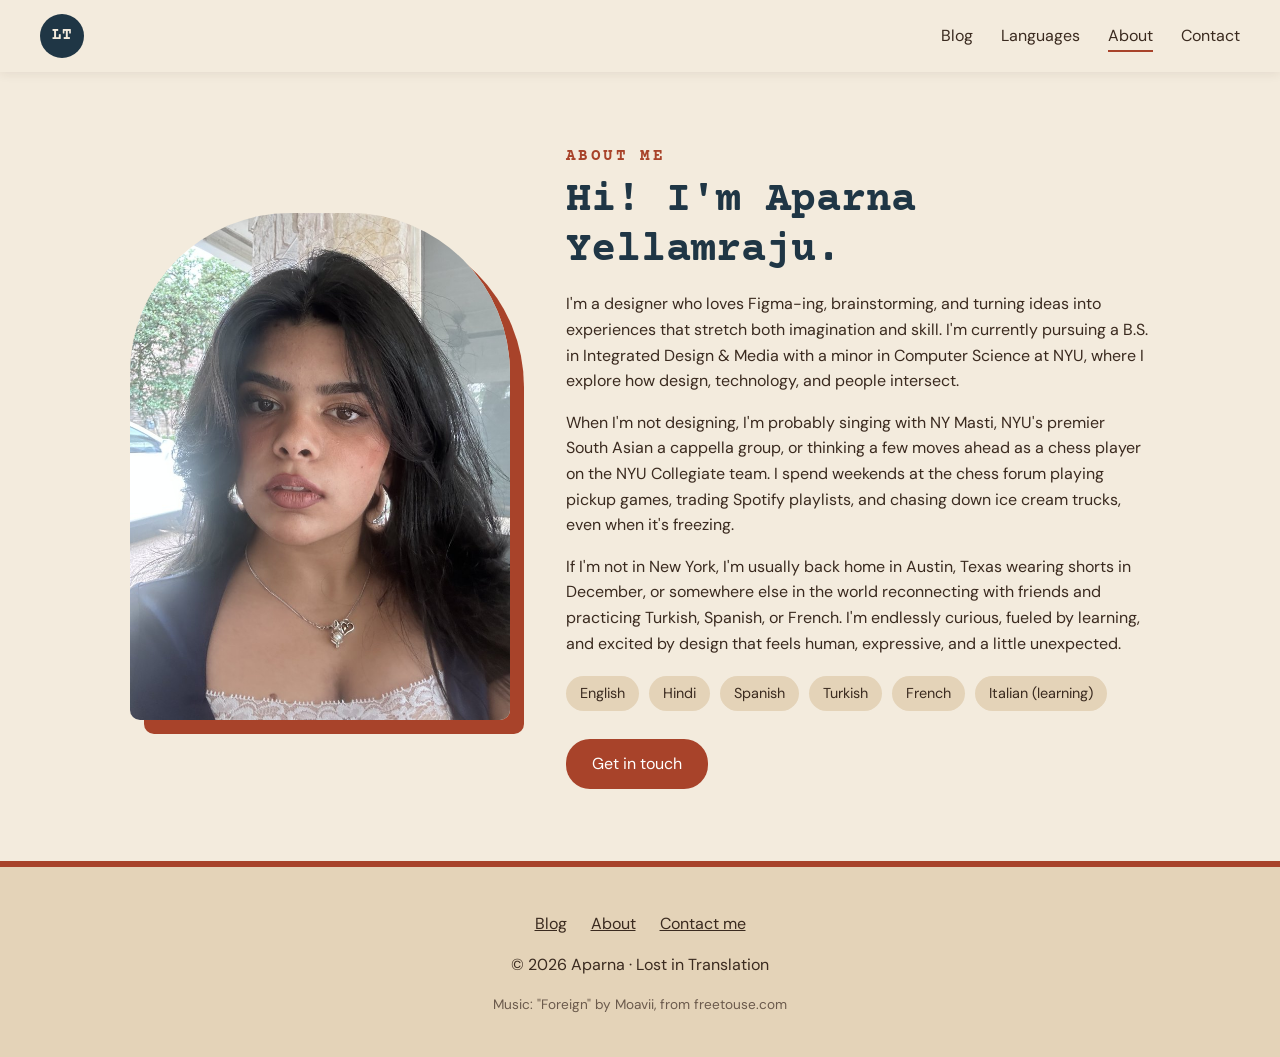
==== commit 901d452d: "Connect contact form, fix footer links, add image sizes and live link" ====
--- a/Midterm/about.html
+++ b/Midterm/about.html
@@ -82,8 +82,8 @@
     <!-- FOOTER -->
     <footer class="site-footer">
       <ul>
-        <li><a href="#">Instagram</a></li>
-        <li><a href="#">Pinterest</a></li>
+        <li><a href="blog.html">Blog</a></li>
+        <li><a href="about.html">About</a></li>
         <li><a href="contact.html">Contact me</a></li>
       </ul>
       <p>&copy; 2026 Aparna &middot; Lost in Translation</p>
